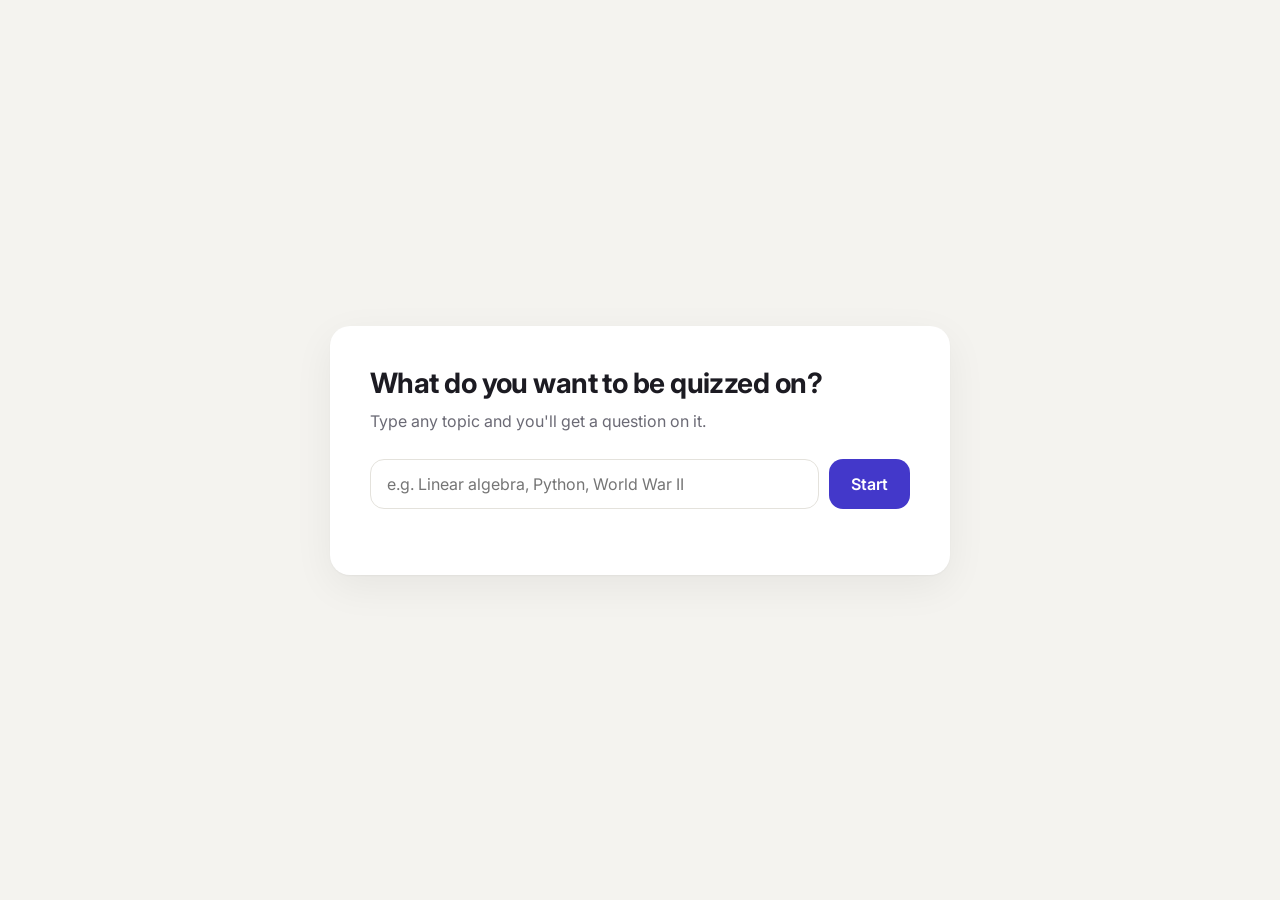
==== frontend/index.html @ 2cc48033 "added front and backend, need to connect and refine implementation its not good" ====
<!DOCTYPE html>
<html lang="en">
<head>
  <meta charset="UTF-8">
  <meta name="viewport" content="width=device-width, initial-scale=1.0">
  <title>Quiz</title>
  <link rel="preconnect" href="https://fonts.googleapis.com">
  <link href="https://fonts.googleapis.com/css2?family=Inter:wght@400;500;600;700&display=swap" rel="stylesheet">
  <link rel="stylesheet" href="style.css">
</head>
<body>
  <main class="card">

    <section id="topic-screen" class="screen active">
      <h1>What do you want to be quizzed on?</h1>
      <p class="sub">Type any topic and you'll get a question on it.</p>
      <form id="topic-form">
        <input id="topic-input" type="text" placeholder="e.g. Linear algebra, Python, World War II" autocomplete="off" required>
        <button type="submit" class="btn">Start</button>
      </form>
      <p id="topic-error" class="error"></p>
    </section>

    <section id="loading-screen" class="screen">
      <div class="spinner"></div>
      <p id="loading-text">Generating your question...</p>
    </section>

    <section id="question-screen" class="screen">
      <div class="top-bar">
        <span id="topic-label" class="tag"></span>
        <div class="top-right">
          <span id="question-count" class="count"></span>
          <button id="new-topic-btn" class="link-btn">New topic</button>
        </div>
      </div>

      <h2 id="question-text"></h2>

      <div id="options" class="options"></div>

      <p id="feedback" class="feedback"></p>
      <button id="next-btn" class="btn hidden">Next question →</button>
    </section>

  </main>

  <script src="script.js"></script>
</body>
</html>
---- frontend/style.css ----
* {
  box-sizing: border-box;
  margin: 0;
  padding: 0;
}

/* ===== COLORS (change these to restyle everything) ===== */
:root {
  --bg: #f4f3ef;
  --card: #ffffff;
  --text: #1c1b22;
  --muted: #6b6a75;
  --border: #e4e2dc;
  --accent: #4338ca;
  --accent-hover: #3730a3;
  --accent-soft: #eef2ff;
  --green: #15803d;
  --green-bg: #ecfdf3;
  --red: #dc2626;
  --red-bg: #fef2f2;
  --radius: 14px;
}

body {
  font-family: "Inter", system-ui, sans-serif;
  background: var(--bg);
  color: var(--text);
  min-height: 100vh;
  display: flex;
  align-items: center;
  justify-content: center;
  padding: 24px;
}

.card {
  width: 100%;
  max-width: 620px;
  background: var(--card);
  border-radius: 20px;
  padding: 40px;
  box-shadow: 0 1px 2px rgba(0, 0, 0, 0.04), 0 12px 40px rgba(0, 0, 0, 0.06);
}

/* ===== SCREENS (only the one with .active is visible) ===== */
.screen {
  display: none;
}

.screen.active {
  display: block;
  animation: fadeIn 0.3s ease;
}

@keyframes fadeIn {
  from { opacity: 0; transform: translateY(6px); }
  to   { opacity: 1; transform: none; }
}

/* ===== SCREEN 1: TOPIC ===== */
h1 {
  font-size: 28px;
  line-height: 1.25;
  font-weight: 700;
  letter-spacing: -0.02em;
}

.sub {
  color: var(--muted);
  margin: 10px 0 28px;
}

#topic-form {
  display: flex;
  gap: 10px;
}

#topic-input {
  flex: 1;
  padding: 14px 16px;
  font: inherit;
  font-size: 16px;
  border: 1.5px solid var(--border);
  border-radius: var(--radius);
  outline: none;
  transition: border-color 0.15s, box-shadow 0.15s;
}

#topic-input:focus {
  border-color: var(--accent);
  box-shadow: 0 0 0 4px rgba(67, 56, 202, 0.12);
}

.error {
  color: var(--red);
  font-size: 14px;
  margin-top: 12px;
  min-height: 1em;
}

/* ===== BUTTONS ===== */
.btn {
  padding: 14px 22px;
  font: inherit;
  font-weight: 600;
  color: #fff;
  background: var(--accent);
  border: none;
  border-radius: var(--radius);
  cursor: pointer;
  transition: background 0.15s, transform 0.1s;
}

.btn:hover {
  background: var(--accent-hover);
}

.btn:active {
  transform: scale(0.98);
}

.link-btn {
  background: none;
  border: none;
  font: inherit;
  font-size: 14px;
  color: var(--muted);
  cursor: pointer;
}

.link-btn:hover {
  color: var(--accent);
  text-decoration: underline;
}

.hidden {
  display: none;
}

/* ===== SCREEN 2: LOADING ===== */
#loading-screen.active {
  display: flex;
  flex-direction: column;
  align-items: center;
  gap: 20px;
  padding: 40px 0;
}

.spinner {
  width: 44px;
  height: 44px;
  border: 4px solid var(--border);
  border-top-color: var(--accent);
  border-radius: 50%;
  animation: spin 0.8s linear infinite;
}

@keyframes spin {
  to { transform: rotate(360deg); }
}

#loading-text {
  color: var(--muted);
}

/* ===== SCREEN 3: QUESTION ===== */
.top-bar {
  display: flex;
  justify-content: space-between;
  align-items: center;
  gap: 12px;
  margin-bottom: 20px;
}

.top-right {
  display: flex;
  align-items: center;
  gap: 14px;
}

.tag {
  background: var(--accent-soft);
  color: var(--accent);
  font-size: 13px;
  font-weight: 600;
  padding: 6px 12px;
  border-radius: 999px;
  max-width: 55%;
  overflow: hidden;
  text-overflow: ellipsis;
  white-space: nowrap;
}

.count {
  color: var(--muted);
  font-size: 14px;
}

h2 {
  font-size: 21px;
  line-height: 1.45;
  font-weight: 600;
  margin-bottom: 24px;
}

/* ===== OPTIONS ===== */
.options {
  display: flex;
  flex-direction: column;
  gap: 10px;
}

.option {
  display: flex;
  align-items: center;
  gap: 14px;
  width: 100%;
  text-align: left;
  padding: 14px 16px;
  font: inherit;
  font-size: 16px;
  color: var(--text);
  background: #fff;
  border: 1.5px solid var(--border);
  border-radius: var(--radius);
  cursor: pointer;
  transition: border-color 0.15s, background 0.15s, opacity 0.2s;
}

.option:hover:not(:disabled) {
  border-color: var(--accent);
  background: #fafaff;
}

.option:disabled {
  cursor: default;
}

.letter {
  flex-shrink: 0;
  width: 30px;
  height: 30px;
  display: grid;
  place-items: center;
  border-radius: 8px;
  background: #f1f0ec;
  color: var(--muted);
  font-size: 14px;
  font-weight: 600;
}

/* while waiting for the backend */
.option.checking {
  opacity: 0.6;
}

/* right answer */
.option.correct {
  border-color: var(--green);
  background: var(--green-bg);
}

.option.correct .letter {
  background: var(--green);
  color: #fff;
}

/* wrong answer */
.option.wrong {
  border-color: var(--red);
  background: var(--red-bg);
  opacity: 0.75;
  animation: shake 0.35s;
}

.option.wrong .letter {
  background: var(--red);
  color: #fff;
}

@keyframes shake {
  0%, 100% { transform: translateX(0); }
  25%      { transform: translateX(-6px); }
  75%      { transform: translateX(6px); }
}

/* once answered correctly, fade the untouched options */
.options.done .option:not(.correct):not(.wrong) {
  opacity: 0.45;
}

.feedback {
  min-height: 24px;
  margin: 18px 0 8px;
  font-weight: 600;
}

.feedback.good { color: var(--green); }
.feedback.bad  { color: var(--red); }

#next-btn {
  width: 100%;
}

/* ===== MOBILE ===== */
@media (max-width: 520px) {
  .card { padding: 28px 20px; }
  h1 { font-size: 24px; }
  #topic-form { flex-direction: column; }
}
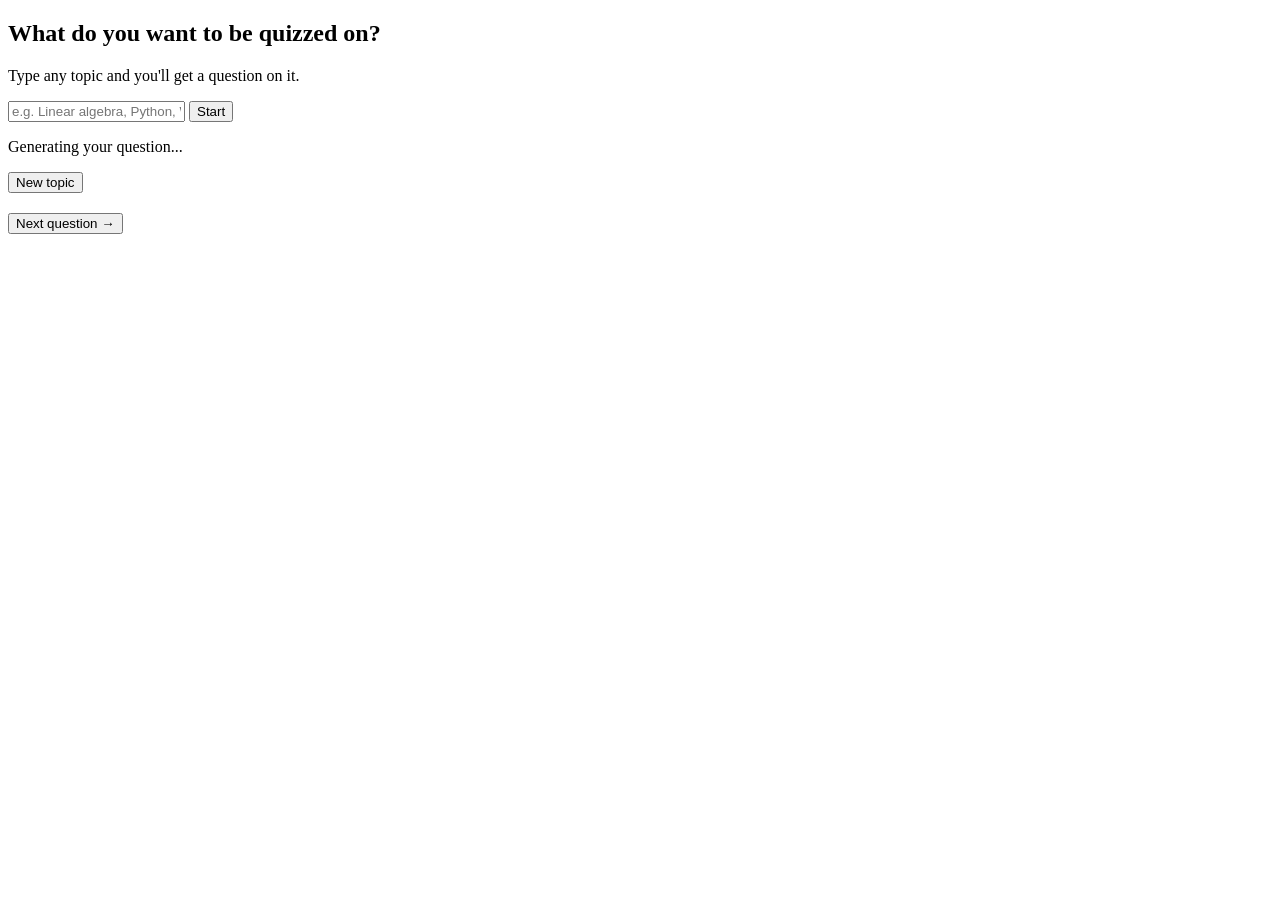
==== commit b32794c3: "added a home page" ====
--- a/frontend/index.html
+++ b/frontend/index.html
@@ -6,7 +6,7 @@
   <title>Quiz</title>
   <link rel="preconnect" href="https://fonts.googleapis.com">
   <link href="https://fonts.googleapis.com/css2?family=Inter:wght@400;500;600;700&display=swap" rel="stylesheet">
-  <link rel="stylesheet" href="style.css">
+  <link rel="stylesheet" href="/static/css/style.css">
 </head>
 <body>
   <main class="card">
@@ -45,6 +45,6 @@
 
   </main>
 
-  <script src="script.js"></script>
+  <script src="/static/js/script.js"></script>
 </body>
 </html>
